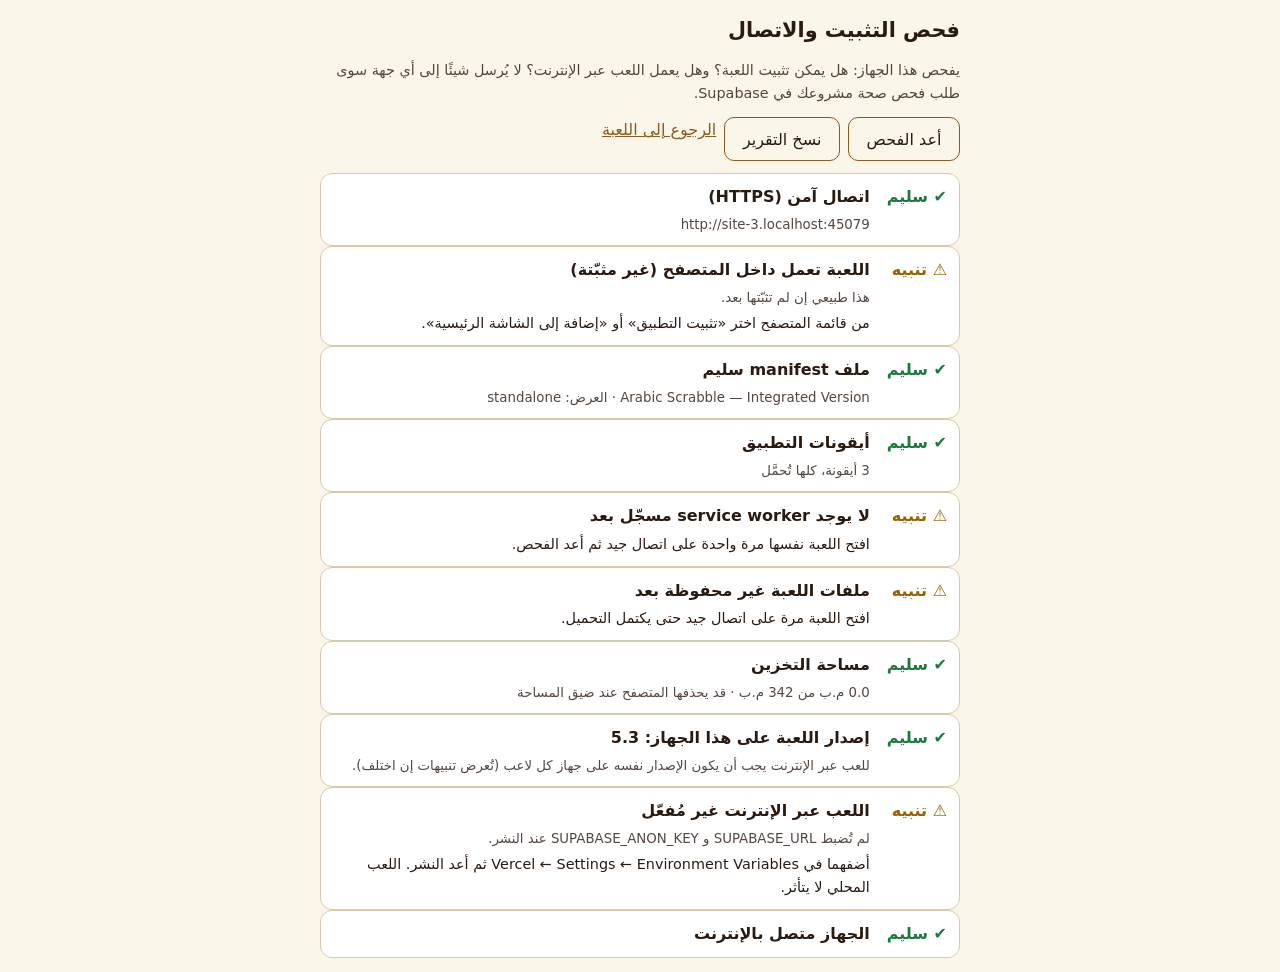
==== pwa-check.html @ 0e8fd4e4 "Add files via upload" ====
<!DOCTYPE html>
<html lang="ar" dir="rtl">
<head>
<meta charset="UTF-8">
<meta name="viewport" content="width=device-width, initial-scale=1, viewport-fit=cover">
<title>فحص التثبيت والاتصال — Arabic Scrabble</title>
<meta name="robots" content="noindex">
<link rel="manifest" href="manifest.webmanifest">
<style>
:root{color-scheme:light dark;--bg:#fbf6ea;--fg:#2b1a10;--card:#fff;--line:#d9c9a8;--ok:#1d7a3e;--warn:#9a6200;--bad:#b3261e;--acc:#8a5a1f}
@media(prefers-color-scheme:dark){:root{--bg:#1e140d;--fg:#f6ecd2;--card:#2b1a10;--line:#5a4126;--ok:#6ee09a;--warn:#f0b24a;--bad:#ff8a8a;--acc:#d4af37}}
*{box-sizing:border-box}body{margin:0;padding:max(14px,env(safe-area-inset-top)) 14px max(14px,env(safe-area-inset-bottom));background:var(--bg);color:var(--fg);font:16px/1.6 system-ui,"Segoe UI",Tahoma,sans-serif}
main{max-width:640px;margin:0 auto;display:grid;gap:12px}h1{margin:0;font-size:1.3rem}p{margin:0}.sub{opacity:.8;font-size:.9rem}
.row{display:grid;grid-template-columns:auto 1fr;gap:4px 10px;align-items:start;padding:10px 12px;border:1px solid var(--line);border-radius:12px;background:var(--card)}
.st{font-weight:700;min-width:4.2em}.ok .st{color:var(--ok)}.warn .st{color:var(--warn)}.bad .st{color:var(--bad)}
.row b{display:block}.row small{display:block;opacity:.8;grid-column:2;word-break:break-word}.row .fix{grid-column:2;font-size:.9rem}
.tech{font:.75rem ui-monospace,monospace;direction:ltr;text-align:left;opacity:.75}
button{font:inherit;min-height:44px;padding:0 1.1em;border-radius:10px;border:1px solid var(--acc);background:transparent;color:var(--fg);cursor:pointer}button:focus-visible{outline:3px solid var(--acc);outline-offset:2px}
.bar{display:flex;flex-wrap:wrap;gap:8px}a{color:var(--acc)}
</style>
</head>
<body>
<main>
<h1>فحص التثبيت والاتصال</h1>
<p class="sub">يفحص هذا الجهاز: هل يمكن تثبيت اللعبة؟ وهل يعمل اللعب عبر الإنترنت؟ لا يُرسل شيئًا إلى أي جهة سوى طلب فحص صحة مشروعك في Supabase.</p>
<div class="bar"><button id="again" type="button">أعد الفحص</button><button id="copy" type="button">نسخ التقرير</button><button id="install" type="button" hidden>تثبيت التطبيق</button><a href="./">الرجوع إلى اللعبة</a></div>
<div id="out" role="status" aria-live="polite"></div>
</main>
<script>
(() => {
const out = document.getElementById('out'), rows = [];
let deferred = null;
addEventListener('beforeinstallprompt', e => { e.preventDefault(); deferred = e; document.getElementById('install').hidden = false; });
const ua = navigator.userAgent, iOS = /iPad|iPhone|iPod/.test(ua) || (navigator.platform === 'MacIntel' && navigator.maxTouchPoints > 1);
const esc = s => String(s).replace(/[&<>"]/g, c => ({ '&': '&amp;', '<': '&lt;', '>': '&gt;', '"': '&quot;' }[c]));
function add(level, title, note, fix, tech) { rows.push({ level, title, note, fix, tech }); }
const LBL = { ok: '✔ سليم', warn: '⚠ تنبيه', bad: '✖ مشكلة' };
function paint() {
  out.innerHTML = rows.map(r => `<div class="row ${r.level}"><span class="st">${LBL[r.level]}</span><b>${esc(r.title)}</b>${r.note ? `<small>${esc(r.note)}</small>` : ''}${r.fix ? `<span class="fix">${esc(r.fix)}</span>` : ''}${r.tech ? `<small class="tech">${esc(r.tech)}</small>` : ''}</div>`).join('');
}
const get = async (u, o) => { const c = new AbortController(), t = setTimeout(() => c.abort(), 8000); try { return await fetch(u, { cache: 'no-store', signal: c.signal, ...o }); } finally { clearTimeout(t); } };

async function run() {
  rows.length = 0; out.setAttribute('aria-busy', 'true');
  // 1. secure context
  if (window.isSecureContext) add('ok', 'اتصال آمن (HTTPS)', location.protocol + '//' + location.host);
  else add('bad', 'الصفحة ليست على اتصال آمن', 'التثبيت وعمل الوضع دون إنترنت يتطلبان HTTPS (أو localhost).', 'افتح الموقع عبر رابط https.');
  // 2. display mode
  const standalone = matchMedia('(display-mode: standalone)').matches || navigator.standalone === true;
  add(standalone ? 'ok' : 'warn', standalone ? 'اللعبة تعمل كتطبيق مثبّت' : 'اللعبة تعمل داخل المتصفح (غير مثبّتة)', standalone ? '' : 'هذا طبيعي إن لم تثبّتها بعد.',
    standalone ? '' : iOS ? 'في iPhone/iPad: Safari ← مشاركة ← إضافة إلى الشاشة الرئيسية. لا يعرض iOS رسالة تثبيت تلقائية.' : (deferred ? 'اضغط «تثبيت التطبيق» أعلاه.' : 'من قائمة المتصفح اختر «تثبيت التطبيق» أو «إضافة إلى الشاشة الرئيسية».'));
  // 3. manifest
  try {
    const link = document.querySelector('link[rel=manifest]'), r = await get(link.href);
    if (!r.ok) throw new Error('HTTP ' + r.status);
    const m = await r.json(), miss = ['name', 'short_name', 'start_url', 'display', 'icons'].filter(k => !m[k]);
    add(miss.length ? 'bad' : 'ok', miss.length ? 'ملف manifest ناقص' : 'ملف manifest سليم', miss.length ? 'ينقصه: ' + miss.join(', ') : `${m.name} · العرض: ${m.display}`);
    const bad = [];
    for (const i of m.icons || []) { try { const x = await get(new URL(i.src, link.href)); if (!x.ok) bad.push(i.src + ' (' + x.status + ')'); } catch { bad.push(i.src); } }
    const has = (s, p) => (m.icons || []).some(i => i.sizes === s && i.purpose === p);
    add(bad.length ? 'bad' : (has('192x192', 'any') && has('512x512', 'any') && has('512x512', 'maskable') ? 'ok' : 'warn'), 'أيقونات التطبيق', bad.length ? 'لا تُحمَّل: ' + bad.join(', ') : `${(m.icons || []).length} أيقونة، كلها تُحمَّل`, has('192x192', 'any') && has('512x512', 'any') ? '' : 'ينقص حجم 192 أو 512 (any) لعرض شرط التثبيت.');
  } catch (e) { add('bad', 'تعذّر قراءة manifest', '', 'تأكد أن manifest.webmanifest منشور بجانب index.html.', String(e)); }
  // 4. service worker
  if (!('serviceWorker' in navigator)) add('bad', 'المتصفح لا يدعم service worker', 'لن تعمل اللعبة دون إنترنت ولن يمكن تثبيتها كاملةً.');
  else {
    try {
      const reg = await navigator.serviceWorker.getRegistration('./');
      if (!reg) add('warn', 'لا يوجد service worker مسجّل بعد', '', 'افتح اللعبة نفسها مرة واحدة على اتصال جيد ثم أعد الفحص.');
      else {
        const w = reg.active || reg.waiting || reg.installing, ctl = !!navigator.serviceWorker.controller;
        add(reg.active ? 'ok' : 'warn', 'service worker: ' + (w ? w.state : '؟'), `النطاق: ${new URL(reg.scope).pathname} · ${ctl ? 'يتحكم بهذه الصفحة' : 'لا يتحكم بهذه الصفحة بعد (أعد التحميل)'}`);
        if (reg.waiting) add('warn', 'يوجد إصدار أحدث ينتظر التفعيل', '', 'أغلق كل نوافذ اللعبة ثم افتحها، أو اضغط «تحديث الآن» داخل اللعبة.');
      }
      const names = (await caches.keys()).filter(k => k.startsWith('arabic-scrabble-'));
      const sw = await (await get('sw.js')).text(), ver = (/const VERSION = '([^']+)'/.exec(sw) || [])[1];
      const shell = names.find(n => n.startsWith('arabic-scrabble-shell-'));
      let n = 0; if (shell) n = (await (await caches.open(shell)).keys()).length;
      add(shell ? (ver && shell.endsWith(ver) ? 'ok' : 'warn') : 'warn', shell ? `ملفات اللعبة محفوظة للعمل دون إنترنت (${n} ملفًا)` : 'ملفات اللعبة غير محفوظة بعد', shell ? (ver && shell.endsWith(ver) ? 'الإصدار الحالي: ' + ver : `المحفوظ ${shell.replace('arabic-scrabble-shell-', '')} والمنشور ${ver || '؟'} — سيتحدّث عند التحديث`) : '', shell ? '' : 'افتح اللعبة مرة على اتصال جيد حتى يكتمل التحميل.');
    } catch (e) { add('warn', 'تعذّر فحص التخزين المحلي', '', '', String(e)); }
  }
  // 5. storage
  try {
    if (navigator.storage?.estimate) { const { usage, quota } = await navigator.storage.estimate(); const p = navigator.storage.persisted ? await navigator.storage.persisted() : null;
      add(p === false && iOS ? 'warn' : 'ok', 'مساحة التخزين', `${(usage / 1048576).toFixed(1)} م.ب من ${(quota / 1048576).toFixed(0)} م.ب${p === null ? '' : p ? ' · محمية من الحذف' : ' · قد يحذفها المتصفح عند ضيق المساحة'}`); }
  } catch { /* optional */ }
  try { const { APP_VERSION } = await import('./js/version.js'); add('ok', 'إصدار اللعبة على هذا الجهاز: ' + APP_VERSION, 'للعب عبر الإنترنت يجب أن يكون الإصدار نفسه على جهاز كل لاعب (تُعرض تنبيهات إن اختلف).'); } catch { add('warn', 'تعذّر قراءة إصدار اللعبة'); }
  // 6. online play
  try {
    const { ONLINE_ENV } = await import('./js/online/env.js');
    if (!ONLINE_ENV.url || !ONLINE_ENV.anonKey) add('warn', 'اللعب عبر الإنترنت غير مُفعّل', 'لم تُضبط SUPABASE_URL و SUPABASE_ANON_KEY عند النشر.', 'أضفهما في Vercel ← Settings ← Environment Variables ثم أعد النشر. اللعب المحلي لا يتأثر.');
    else {
      const host = new URL(ONLINE_ENV.url).host;
      add('ok', 'إعدادات اللعب عبر الإنترنت موجودة', host);
      try {
        const r = await get(ONLINE_ENV.url.replace(/\/$/, '') + '/auth/v1/health', { headers: { apikey: ONLINE_ENV.anonKey } });
        add(r.ok ? 'ok' : r.status === 401 ? 'bad' : 'warn', r.ok ? 'مشروع Supabase يستجيب' : r.status === 401 ? 'المفتاح العام (SUPABASE_ANON_KEY) مرفوض' : 'مشروع Supabase أجاب بخطأ', 'HTTP ' + r.status, r.ok ? '' : r.status === 401 ? 'انسخ المفتاح العام من Project Settings ← API ثم أعد النشر.' : 'تأكد أن المشروع غير متوقف (Paused).');
        if (r.ok) {
          const f = await get(ONLINE_ENV.url.replace(/\/$/, '') + '/functions/v1/eas-game', { method: 'OPTIONS' }).catch(e => ({ ok: false, status: 0, e }));
          add(f.status === 404 ? 'bad' : f.status === 0 ? 'warn' : 'ok', f.status === 404 ? 'الدالة eas-game غير منشورة' : f.status === 0 ? 'تعذّر الوصول إلى الدالة eas-game' : 'الدالة eas-game موجودة', 'HTTP ' + f.status, f.status === 404 ? 'انشرها: supabase functions deploy eas-game' : f.status === 0 ? 'قد يكون السبب الشبكة أو قيمة ALLOWED_ORIGIN.' : '');
        }
      } catch (e) { add('bad', 'تعذّر الوصول إلى Supabase', host, 'تحقق من الإنترنت ومن رابط المشروع ومن أنه غير متوقف.', String(e)); }
    }
  } catch (e) { add('warn', 'تعذّر قراءة إعدادات الاتصال', '', '', String(e)); }
  add(navigator.onLine ? 'ok' : 'warn', navigator.onLine ? 'الجهاز متصل بالإنترنت' : 'الجهاز غير متصل بالإنترنت');
  out.removeAttribute('aria-busy'); paint();
}
document.getElementById('again').onclick = run;
document.getElementById('install').onclick = async () => { if (!deferred) return; deferred.prompt(); await deferred.userChoice.catch(() => {}); deferred = null; document.getElementById('install').hidden = true; };
document.getElementById('copy').onclick = async e => {
  const t = rows.map(r => `[${r.level}] ${r.title}${r.note ? ' — ' + r.note : ''}${r.tech ? ' (' + r.tech + ')' : ''}`).join('\n') + '\n' + ua;
  try { await navigator.clipboard.writeText(t); e.target.textContent = 'تم النسخ ✓'; } catch { const a = Object.assign(document.createElement('textarea'), { value: t }); document.body.append(a); a.select(); try { document.execCommand('copy'); e.target.textContent = 'تم النسخ ✓'; } catch { e.target.textContent = 'تعذّر النسخ'; } a.remove(); }
  setTimeout(() => { e.target.textContent = 'نسخ التقرير'; }, 1600);
};
run();
})();
</script>
</body>
</html>
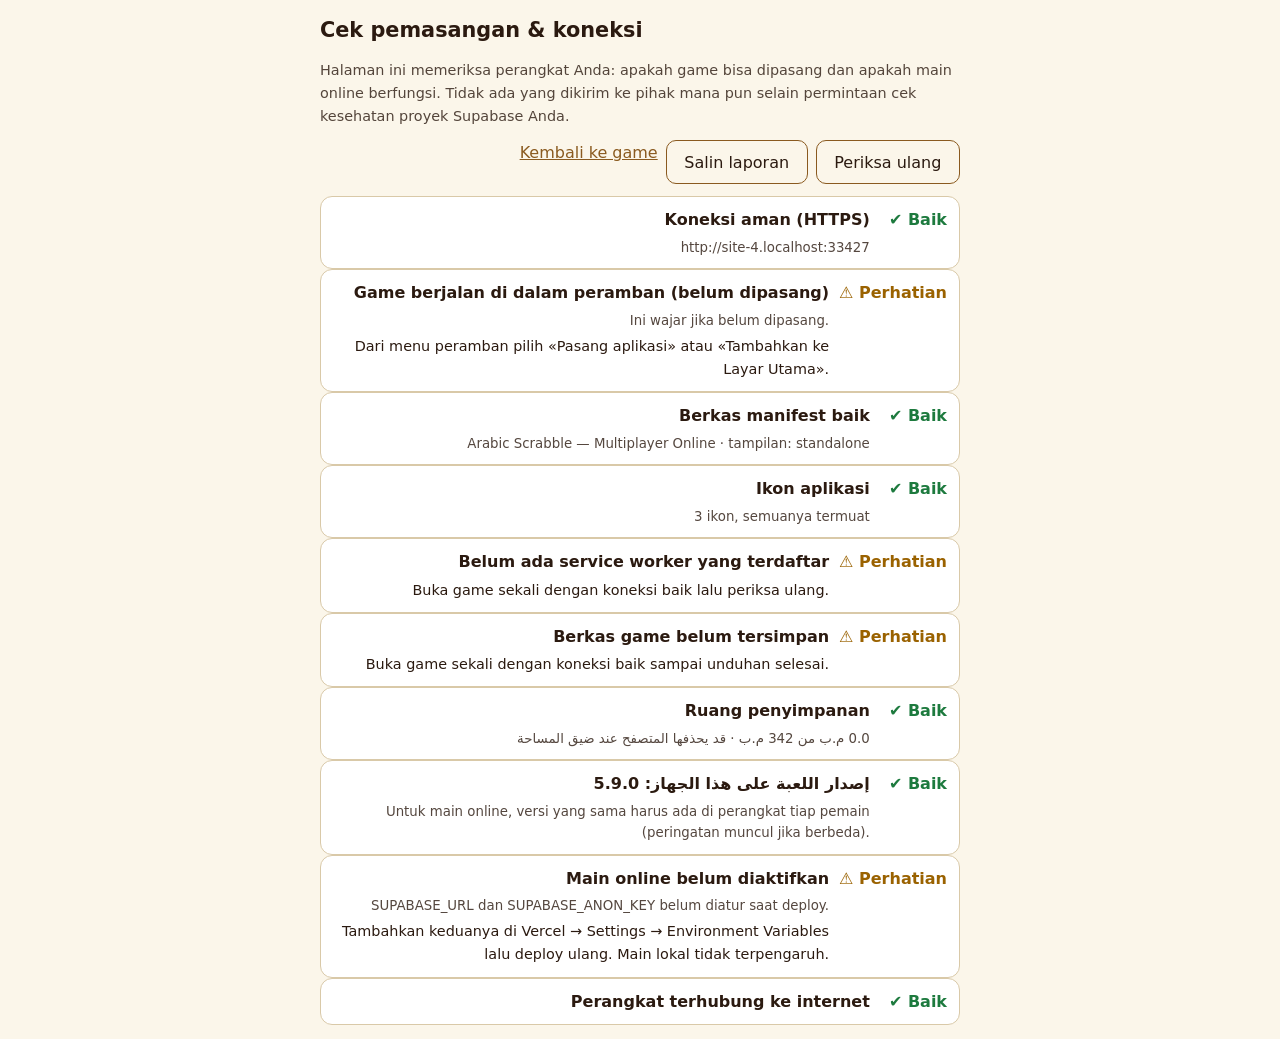
==== commit 1efa2809: "Add files via upload" ====
--- a/pwa-check.html
+++ b/pwa-check.html
@@ -6,6 +6,7 @@
 <title>فحص التثبيت والاتصال — Arabic Scrabble</title>
 <meta name="robots" content="noindex">
 <link rel="manifest" href="manifest.webmanifest">
+<link rel="stylesheet" href="css/i18n.css">
 <style>
 :root{color-scheme:light dark;--bg:#fbf6ea;--fg:#2b1a10;--card:#fff;--line:#d9c9a8;--ok:#1d7a3e;--warn:#9a6200;--bad:#b3261e;--acc:#8a5a1f}
 @media(prefers-color-scheme:dark){:root{--bg:#1e140d;--fg:#f6ecd2;--card:#2b1a10;--line:#5a4126;--ok:#6ee09a;--warn:#f0b24a;--bad:#ff8a8a;--acc:#d4af37}}
@@ -114,5 +115,11 @@
 run();
 })();
 </script>
+<script>try{var l=JSON.parse(localStorage.getItem('scrabble.layout')||'{}');var q=new URLSearchParams(location.search).get('lang');document.documentElement.dataset.lang=/^(ar|id|en)$/.test(l.lang)?l.lang:/^(ar|id|en)$/.test(q)?q:'id'}catch(e){document.documentElement.dataset.lang='id'}</script>
+<script type="module">
+import { localize } from './js/i18n.js';
+const go = () => localize(document.body);
+go(); new MutationObserver(go).observe(document.body, { childList: true, subtree: true });   // this small page writes its report after loading: each addition gets its second language
+</script>
 </body>
 </html>
--- a/css/i18n.css
+++ b/css/i18n.css
@@ -0,0 +1,13 @@
+/* Interface language (js/i18n.js). Arabic is the original game; Indonesian and English swap the texts. Loaded last. */
+/* A translated text is a left-to-right run inside the right-to-left page: keep its punctuation and numbers in place. */
+html:not([data-lang="ar"]) .tr{unicode-bidi:isolate;direction:ltr}
+/* the cover's "Donasi" tag is the author's Indonesian word for the Arabic donate link: with a translated link it would say the same thing twice */
+html:not([data-lang="ar"]) .donId{display:none}
+/* the rules pages in Indonesian / English: one line per rule */
+html:not([data-lang="ar"]) .wrOne{direction:ltr;unicode-bidi:isolate;text-align:start}
+
+/* ---------- Indonesian / English: text reads left to right, short standalone texts are centred ----------
+   Only text is turned: the page arrangement, the board, the racks and the tiles stay right-to-left, and Arabic mode is untouched. */
+html:not([data-lang="ar"]) :is(p,li,h1,h2,h3,h4,summary,legend,label,details,.setNote,#dM,#jB,#toast,#mOvB,.hempty,.chEmpty,.tkEmpty,.wrNote,.wrLead,.wrWarn,.wrOne,.pwaNote,.setH,.setG,.setRowHead,.lbNote,.tkHint,.hh span,.mDesc){direction:ltr;text-align:left}
+html:not([data-lang="ar"]) :is(dialog>h2,.rdHead h2,.floatHandle,.fHead h2,#mOvT,#mOvB p,#toast,.hempty,.chEmpty,.tkEmpty,.coverSub,.resWin,.resNote,.resSub,#dM:not(.dmLeft),.lbCard>h2,.lbCard h2,.pwaBar,#bagInfo){text-align:center}
+html:not([data-lang="ar"]) :is(.rdHead h2,.floatHandle){flex:1}
